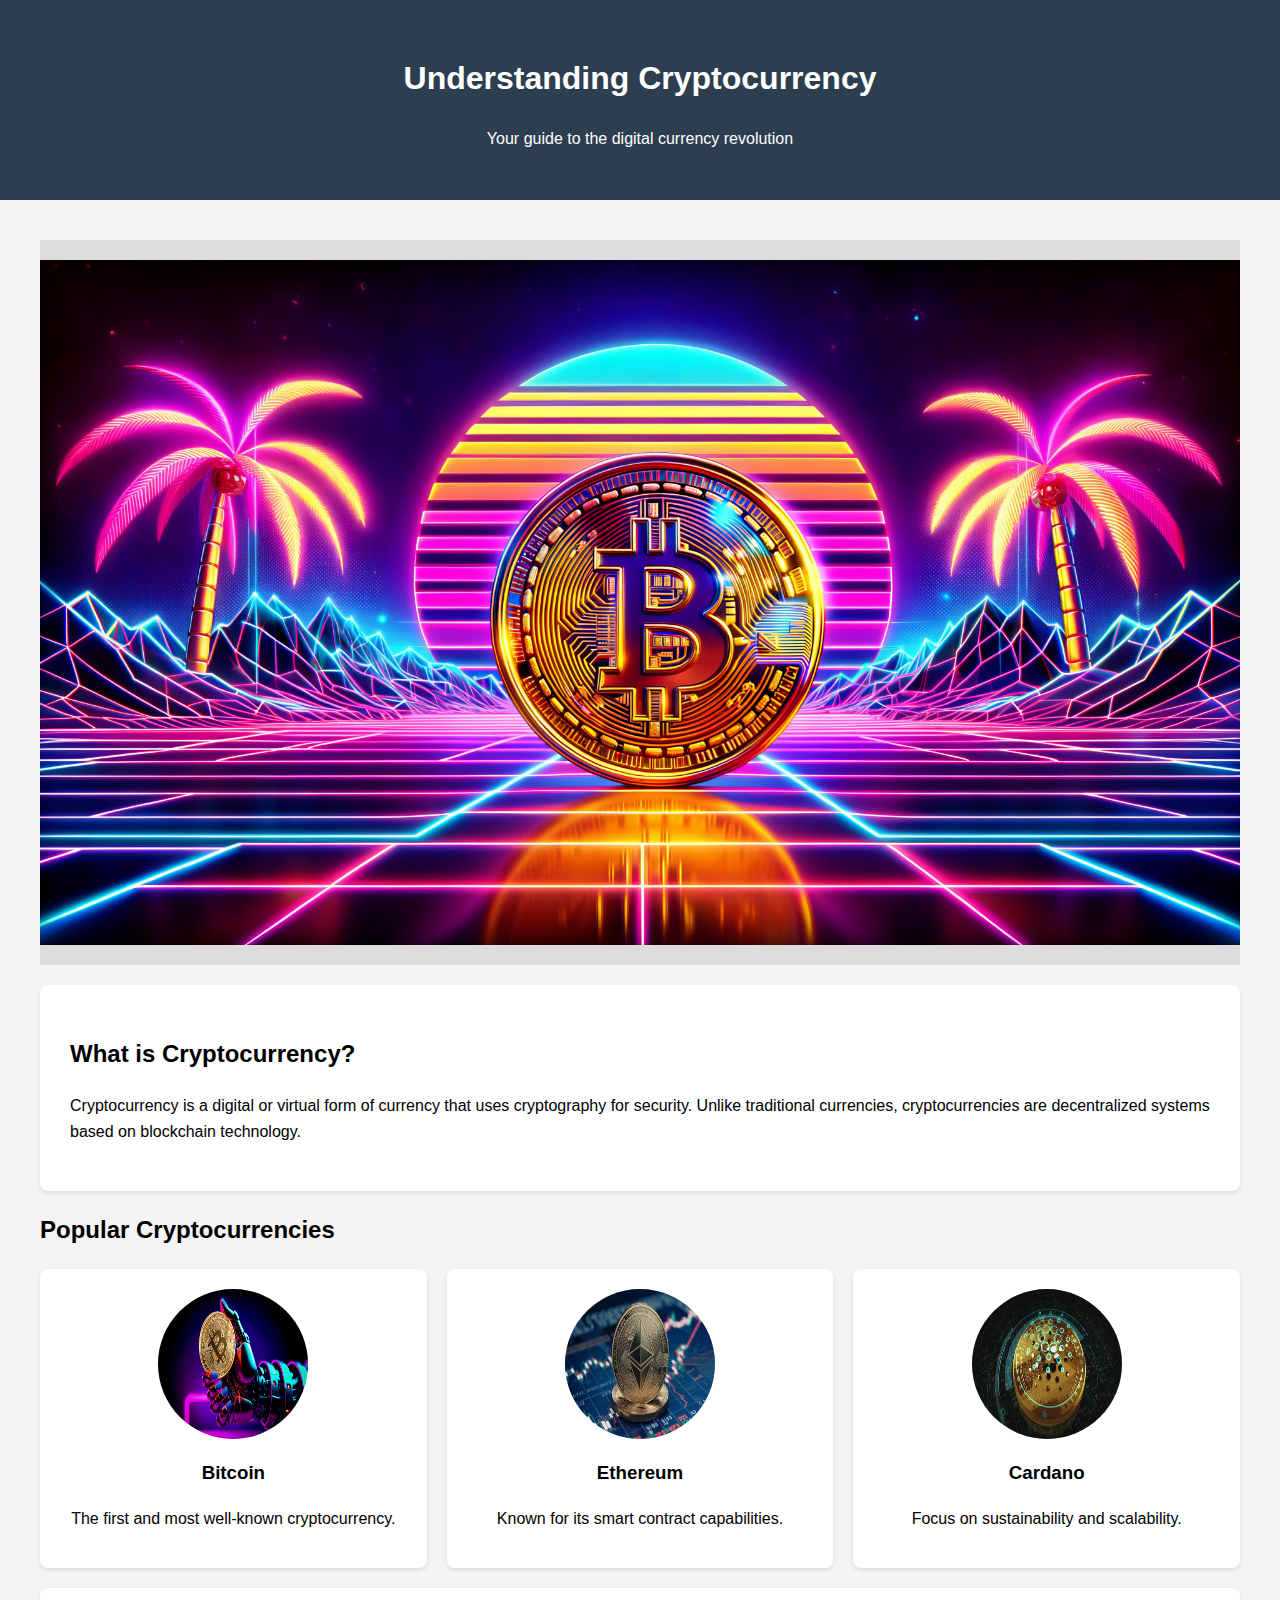
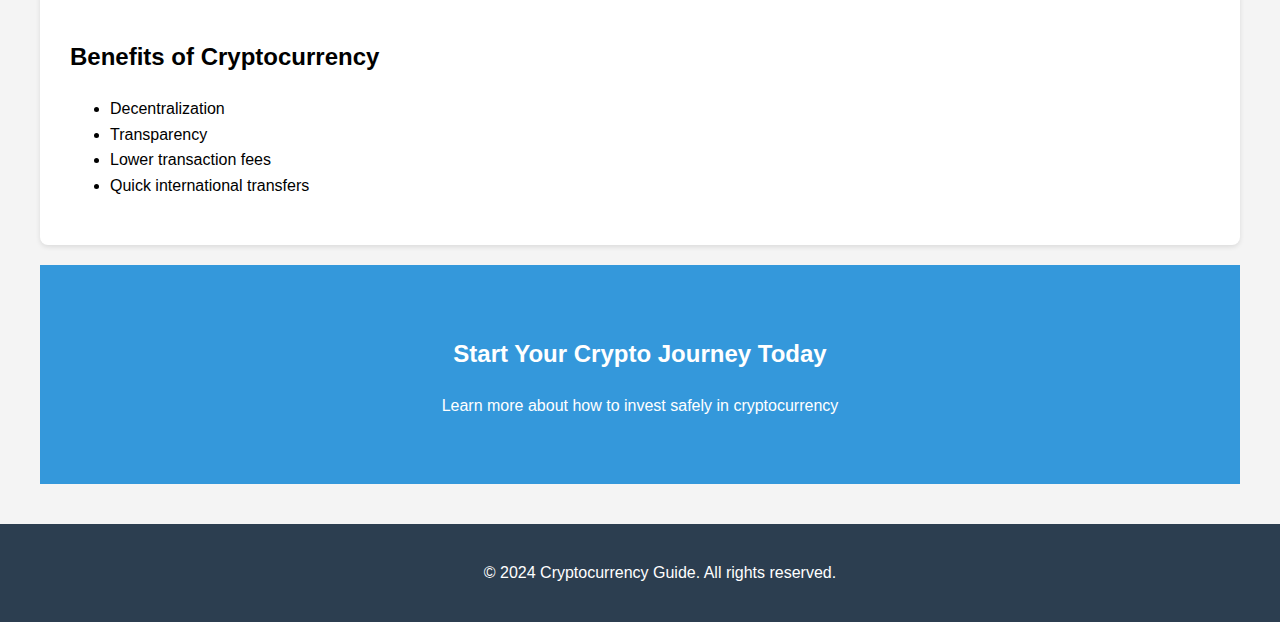
==== One-Page Website/one_page_website.html @ f23f8fe4 "One Page Website" ====
<!DOCTYPE html>
<html lang="en">
<head>
    <meta charset="UTF-8">
    <meta name="viewport" content="width=device-width, initial-scale=1.0">
    <title>Cryptocurrency Guide</title>
    <style>
        body {
            font-family: Arial, sans-serif;
            line-height: 1.6;
            margin: 0;
            padding: 0;
            background-color: #f4f4f4;
        }

        header {
            background-color: #2c3e50;
            color: white;
            text-align: center;
            padding: 2rem;
        }

        .container {
            max-width: 1200px;
            margin: 0 auto;
            padding: 20px;
        }

        .hero-image {
            width: 100%;
            height: 10%;
            background-color: #ddd;
            margin: 20px 0;
            display: flex;
            justify-content: center;
            align-items: center;
            color: #666;
        }

        .content-section {
            background-color: white;
            padding: 30px;
            margin: 20px 0;
            border-radius: 8px;
            box-shadow: 0 2px 5px rgba(0,0,0,0.1);
        }

        .coin-grid {
            display: grid;
            grid-template-columns: repeat(3, 1fr);
            gap: 20px;
            margin: 20px 0;
        }

        .coin-card {
            background-color: white;
            padding: 20px;
            border-radius: 8px;
            text-align: center;
            box-shadow: 0 2px 5px rgba(0,0,0,0.1);
        }

        .coin-image {
            width: 150px;
            height: 150px;
            background-color: #ddd;
            margin: 0 auto 15px;
            border-radius: 50%;
            display: flex;
            justify-content: center;
            align-items: center;
            color: #666;
        }

        .cta-section {
            text-align: center;
            padding: 50px 0;
            background-color: #3498db;
            color: white;
            margin: 20px 0;
        }

        footer {
            background-color: #2c3e50;
            color: white;
            text-align: center;
            padding: 20px;
            position: relative;
            bottom: 0;
            width: 100%;
        }
    </style>
</head>
<body>
    <header>
        <h1>Understanding Cryptocurrency</h1>
        <p>Your guide to the digital currency revolution</p>
    </header>

    <div class="container">
        <div class="hero-image">
            <img class="hero-image" src="image1.png" alt="Bitcoin">
        </div>

        <section class="content-section">
            <h2>What is Cryptocurrency?</h2>
            <p>Cryptocurrency is a digital or virtual form of currency that uses cryptography for security. Unlike traditional currencies, cryptocurrencies are decentralized systems based on blockchain technology.</p>
        </section>

        <h2>Popular Cryptocurrencies</h2>
        <div class="coin-grid">
            <div class="coin-card">
                <!---<div class="coin-image">[Bitcoin Logo]</div>-->
                <img class="coin-image" src="bitcoin.jpg" alt="">
                <h3>Bitcoin</h3>
                <p>The first and most well-known cryptocurrency.</p>
            </div>
            <div class="coin-card">
                <!---<div class="coin-image">[Ethereum Logo]</div>-->
                <img class="coin-image" src="ethereum.jpg" alt="Ethereum">
                <h3>Ethereum</h3>
                <p>Known for its smart contract capabilities.</p>
            </div>
            <div class="coin-card">
                <!---<div class="coin-image">[Cardano Logo]</div>-->
                <img class="coin-image" src="cardano.webp" alt="Cardano">
                <h3>Cardano</h3>
                <p>Focus on sustainability and scalability.</p>
            </div>
        </div>

        <section class="content-section">
            <h2>Benefits of Cryptocurrency</h2>
            <ul>
                <li>Decentralization</li>
                <li>Transparency</li>
                <li>Lower transaction fees</li>
                <li>Quick international transfers</li>
            </ul>
        </section>

        <div class="cta-section">
            <h2>Start Your Crypto Journey Today</h2>
            <p>Learn more about how to invest safely in cryptocurrency</p>
        </div>
    </div>

    <footer>
        <p>&copy; 2024 Cryptocurrency Guide. All rights reserved.</p>
    </footer>
</body>
</html>
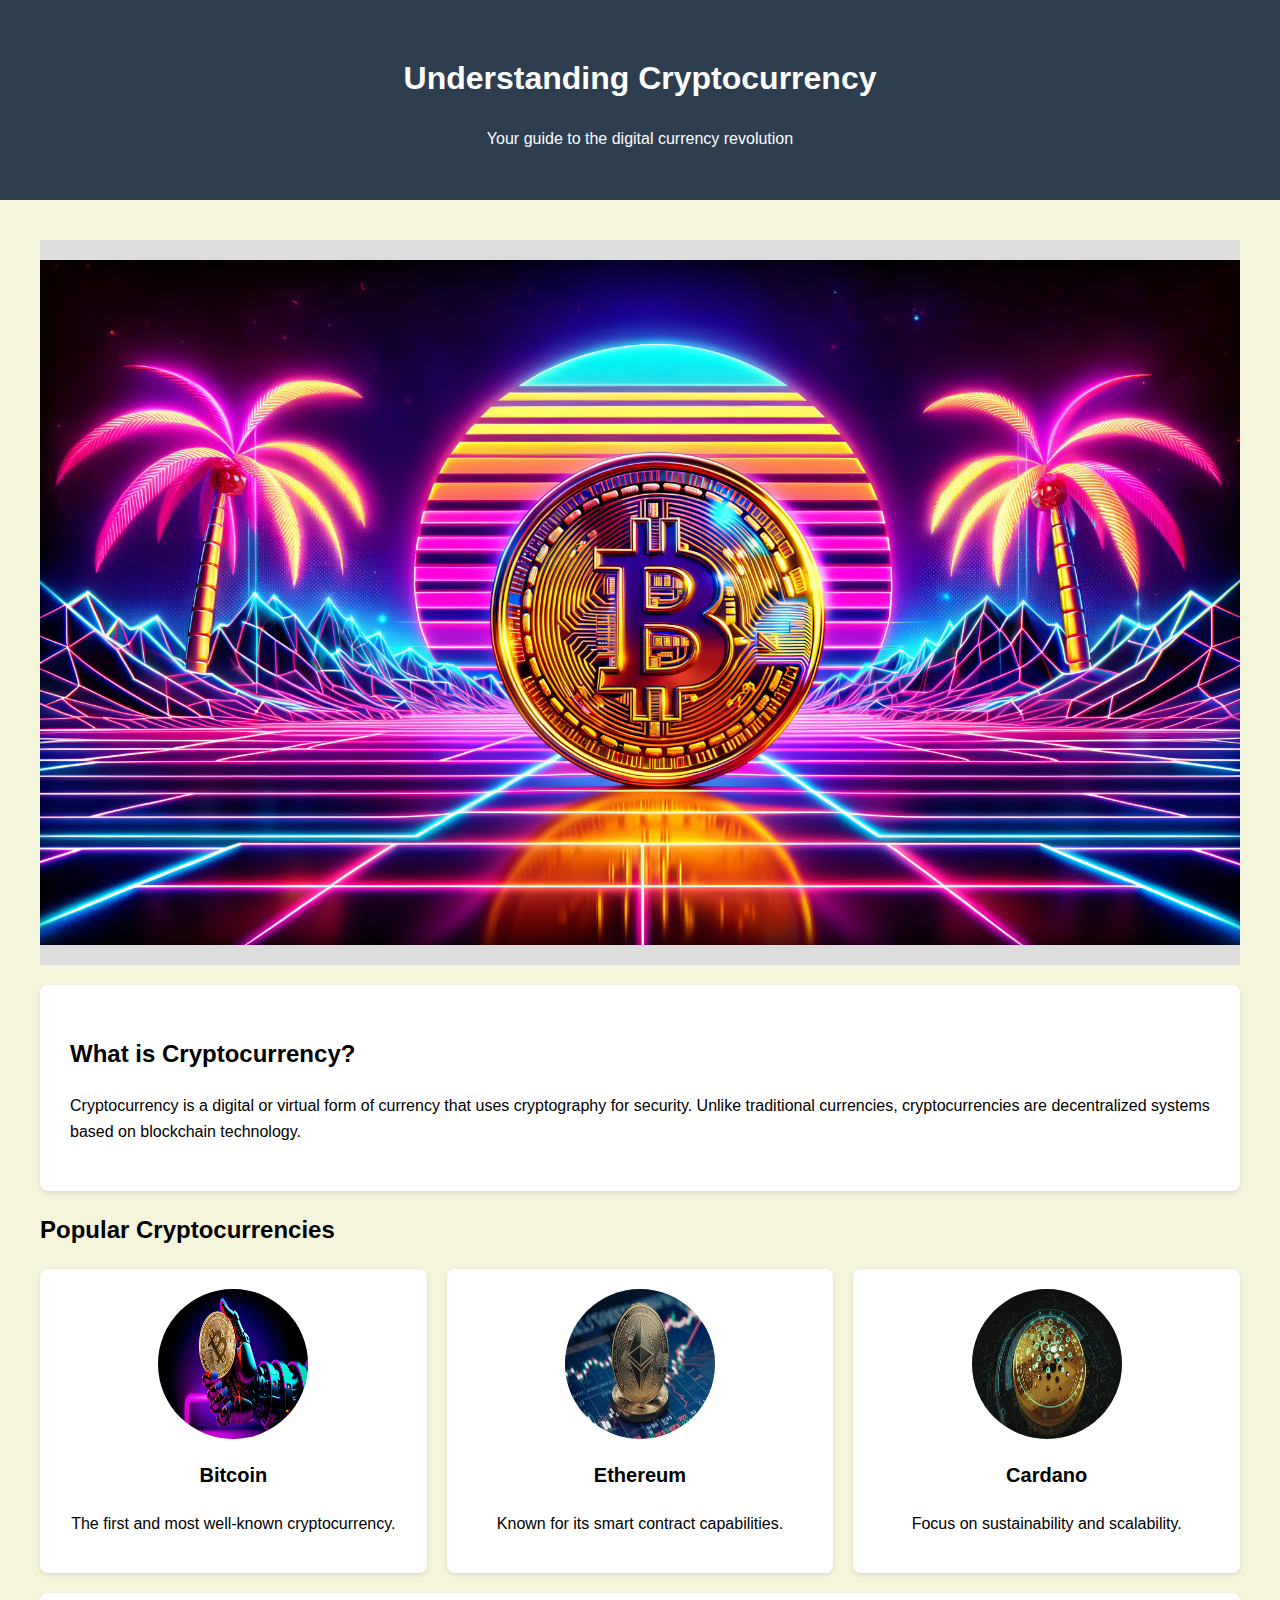
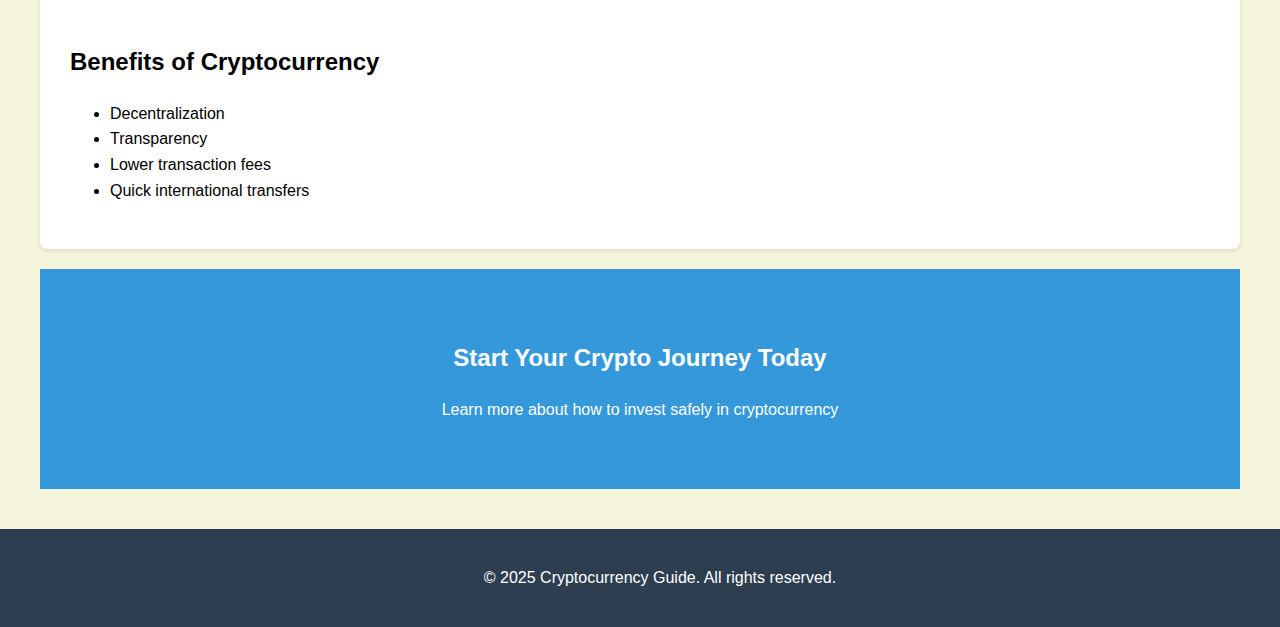
==== commit cd9d4e4b: "New changes on one-page websitge" ====
--- a/One-Page Website/one_page_website.html
+++ b/One-Page Website/one_page_website.html
@@ -4,13 +4,14 @@
     <meta charset="UTF-8">
     <meta name="viewport" content="width=device-width, initial-scale=1.0">
     <title>Cryptocurrency Guide</title>
+    <link rel="stylesheet" href="./CSS/one_page_website.css">
     <style>
         body {
             font-family: Arial, sans-serif;
             line-height: 1.6;
             margin: 0;
             padding: 0;
-            background-color: #f4f4f4;
+            background-color: beige;
         }
 
         header {
@@ -146,7 +147,7 @@
     </div>
 
     <footer>
-        <p>&copy; 2024 Cryptocurrency Guide. All rights reserved.</p>
+        <p>&copy; 2025 Cryptocurrency Guide. All rights reserved.</p>
     </footer>
 </body>
 </html>--- a/One-Page Website/CSS/one_page_website.css
+++ b/One-Page Website/CSS/one_page_website.css
@@ -0,0 +1,114 @@
+h1 {
+    font-size: 32px;
+}
+
+h2 {
+    font-size: 24px;
+}
+
+h3 {
+    font-size: 20px;
+}
+
+p {
+    font-size: 16px;
+}
+
+.content {
+    color: darkblue;
+}
+
+form input {
+    width: 100%; 
+    margin: 10px 0; 
+    border: 2px solid #ccc; 
+    border-radius: 5px; 
+    padding: 8px; 
+    box-sizing: border-box; 
+}
+
+body {
+    font-family: Arial, Arial, Helvetica, sans-serif;
+    line-height: 1.6;
+    margin: 0;
+    padding: 0;
+    background-color: lightblue;
+    font-size: 16px;
+}
+
+header {
+    background-color: #2c3e50;
+    color: white;
+    text-align: center;
+    padding: 2rem;
+}
+
+.container {
+    max-width: 1200px;
+    margin: 0 auto;
+    padding: 20px;
+}
+
+.hero-image {
+    width: 100%;
+    height: 10%;
+    background-color: #ddd;
+    margin: 20px 0;
+    display: flex;
+    justify-content: center;
+    align-items: center;
+    color: #666;
+}
+
+.content-section {
+    background-color: white;
+    padding: 30px;
+    margin: 20px 0;
+    border-radius: 8px;
+    box-shadow: 0 2px 5px rgba(0,0,0,0.1);
+}
+
+.coin-grid {
+    display: grid;
+    grid-template-columns: repeat(3, 1fr);
+    gap: 20px;
+    margin: 20px 0;
+}
+
+.coin-card {
+    background-color: white;
+    padding: 20px;
+    border-radius: 8px;
+    text-align: center;
+    box-shadow: 0 2px 5px rgba(0,0,0,0.1);
+}
+
+.coin-image {
+    width: 150px;
+    height: 150px;
+    background-color: #ddd;
+    margin: 0 auto 15px;
+    border-radius: 50%;
+    display: flex;
+    justify-content: center;
+    align-items: center;
+    color: #666;
+}
+
+.cta-section {
+    text-align: center;
+    padding: 50px 0;
+    background-color: #3498db;
+    color: white;
+    margin: 20px 0;
+}
+
+footer {
+    background-color: #2c3e50;
+    color: white;
+    text-align: center;
+    padding: 20px;
+    position: relative;
+    bottom: 0;
+    width: 100%;
+}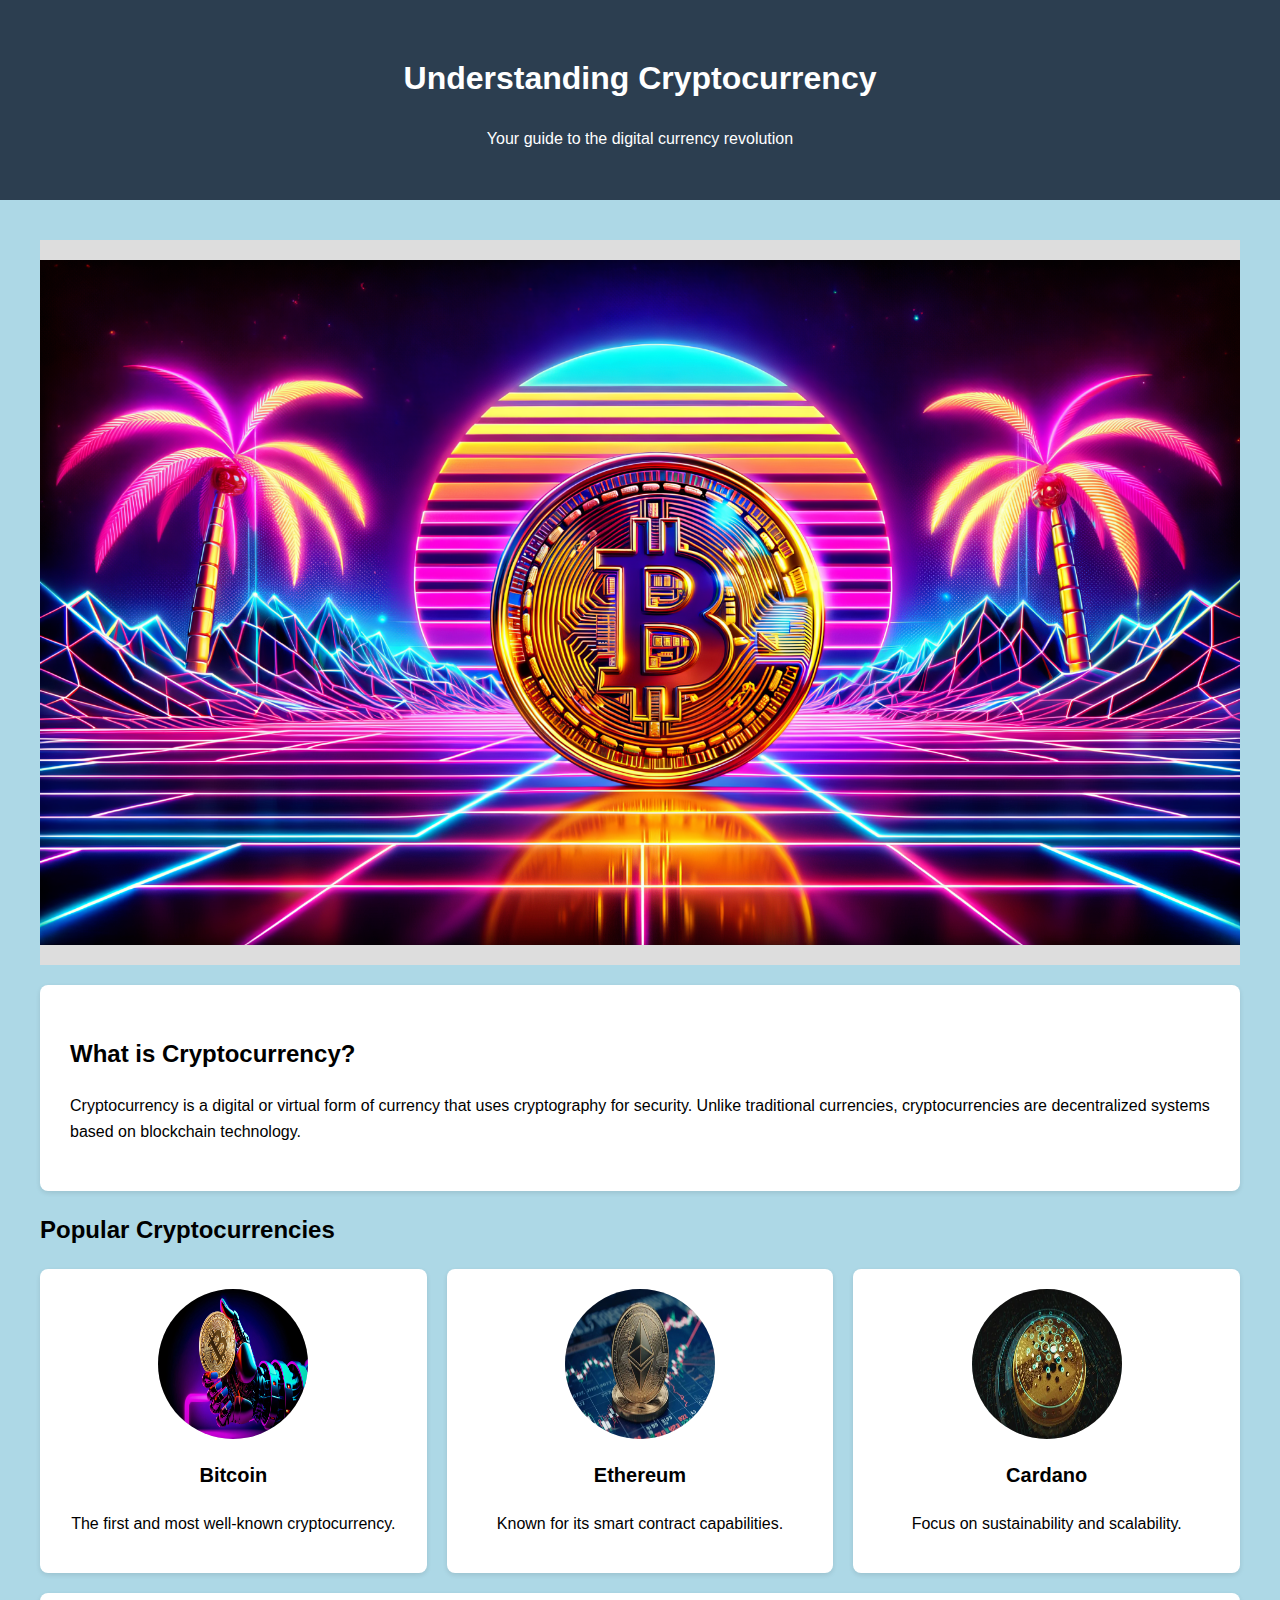
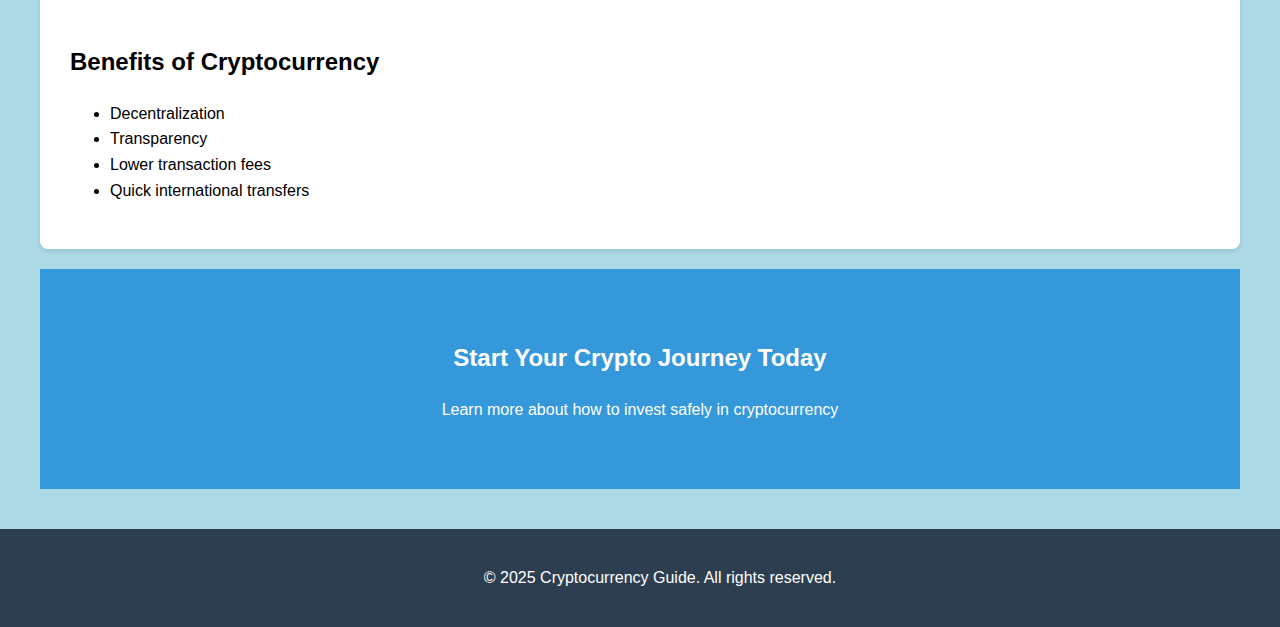
==== commit e692ed35: "one page" ====
--- a/One-Page Website/one_page_website.html
+++ b/One-Page Website/one_page_website.html
@@ -6,90 +6,7 @@
     <title>Cryptocurrency Guide</title>
     <link rel="stylesheet" href="./CSS/one_page_website.css">
     <style>
-        body {
-            font-family: Arial, sans-serif;
-            line-height: 1.6;
-            margin: 0;
-            padding: 0;
-            background-color: beige;
-        }
 
-        header {
-            background-color: #2c3e50;
-            color: white;
-            text-align: center;
-            padding: 2rem;
-        }
-
-        .container {
-            max-width: 1200px;
-            margin: 0 auto;
-            padding: 20px;
-        }
-
-        .hero-image {
-            width: 100%;
-            height: 10%;
-            background-color: #ddd;
-            margin: 20px 0;
-            display: flex;
-            justify-content: center;
-            align-items: center;
-            color: #666;
-        }
-
-        .content-section {
-            background-color: white;
-            padding: 30px;
-            margin: 20px 0;
-            border-radius: 8px;
-            box-shadow: 0 2px 5px rgba(0,0,0,0.1);
-        }
-
-        .coin-grid {
-            display: grid;
-            grid-template-columns: repeat(3, 1fr);
-            gap: 20px;
-            margin: 20px 0;
-        }
-
-        .coin-card {
-            background-color: white;
-            padding: 20px;
-            border-radius: 8px;
-            text-align: center;
-            box-shadow: 0 2px 5px rgba(0,0,0,0.1);
-        }
-
-        .coin-image {
-            width: 150px;
-            height: 150px;
-            background-color: #ddd;
-            margin: 0 auto 15px;
-            border-radius: 50%;
-            display: flex;
-            justify-content: center;
-            align-items: center;
-            color: #666;
-        }
-
-        .cta-section {
-            text-align: center;
-            padding: 50px 0;
-            background-color: #3498db;
-            color: white;
-            margin: 20px 0;
-        }
-
-        footer {
-            background-color: #2c3e50;
-            color: white;
-            text-align: center;
-            padding: 20px;
-            position: relative;
-            bottom: 0;
-            width: 100%;
-        }
     </style>
 </head>
 <body>
